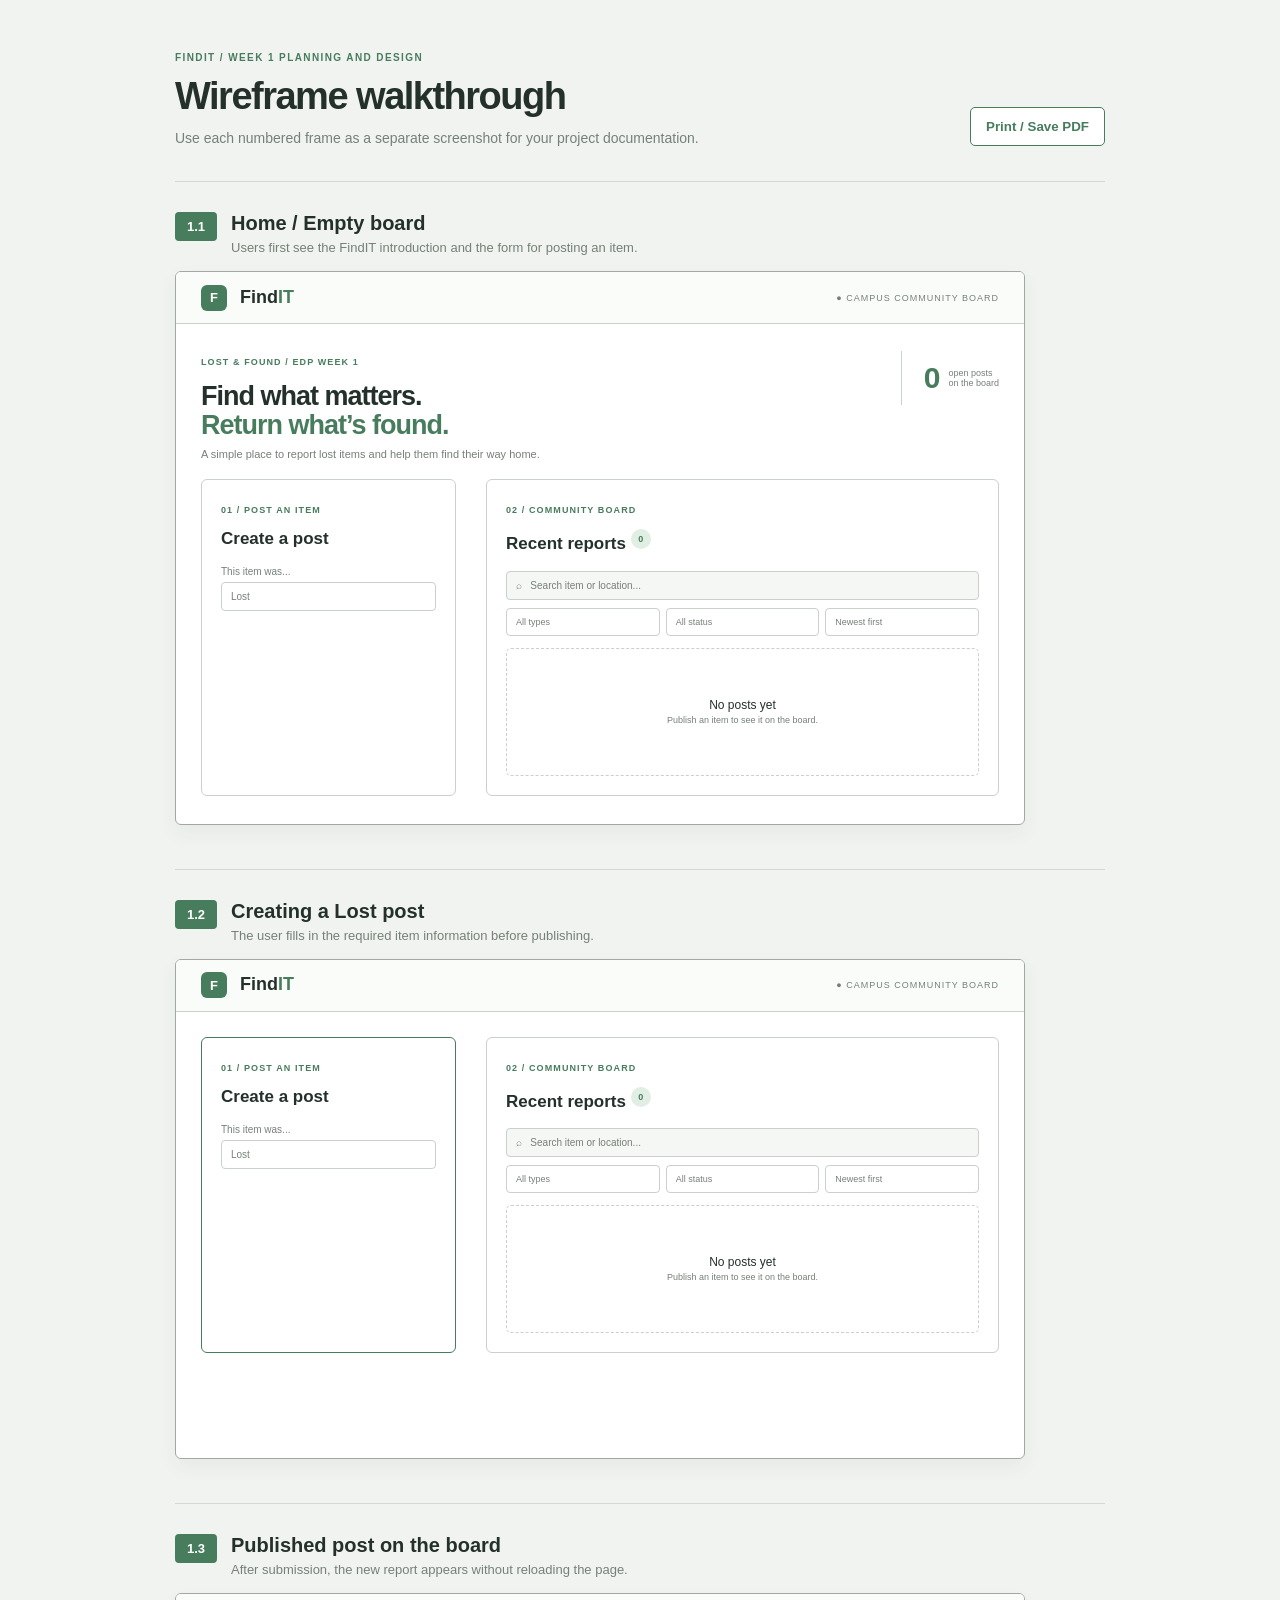
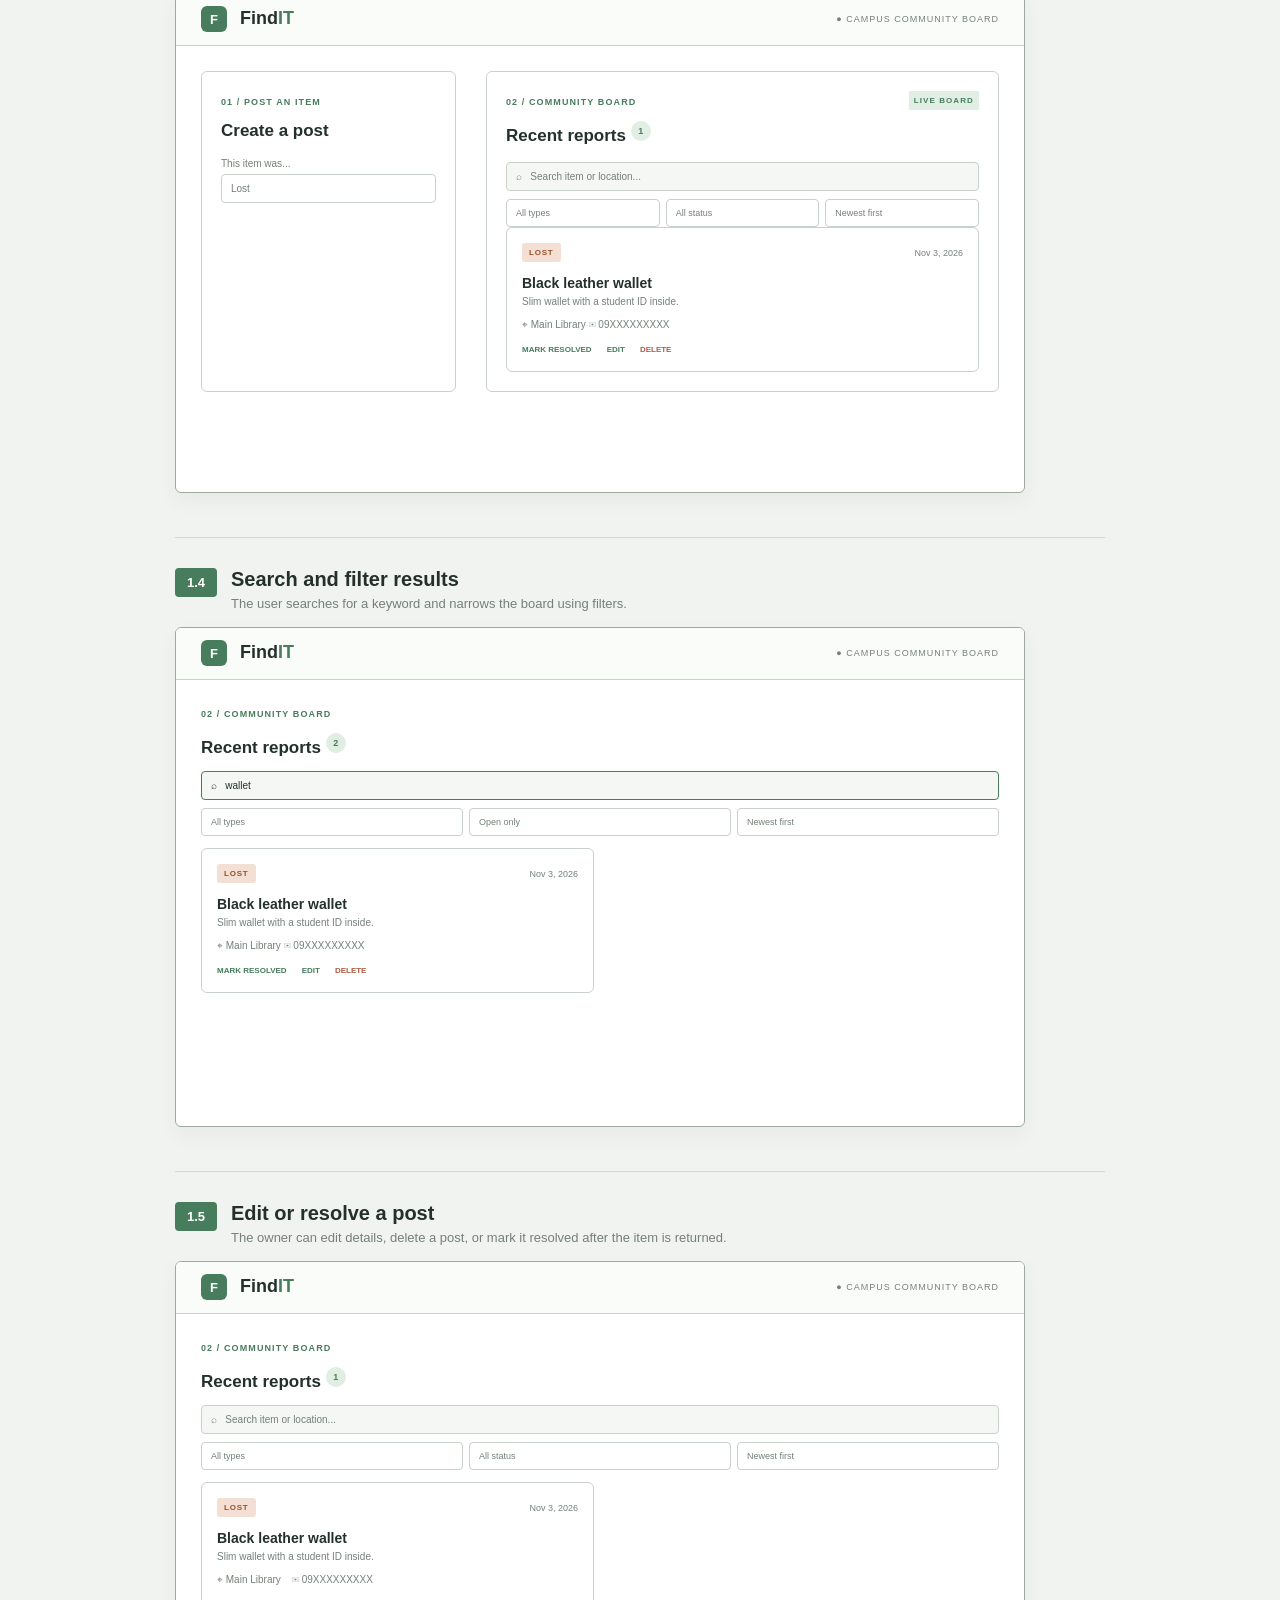
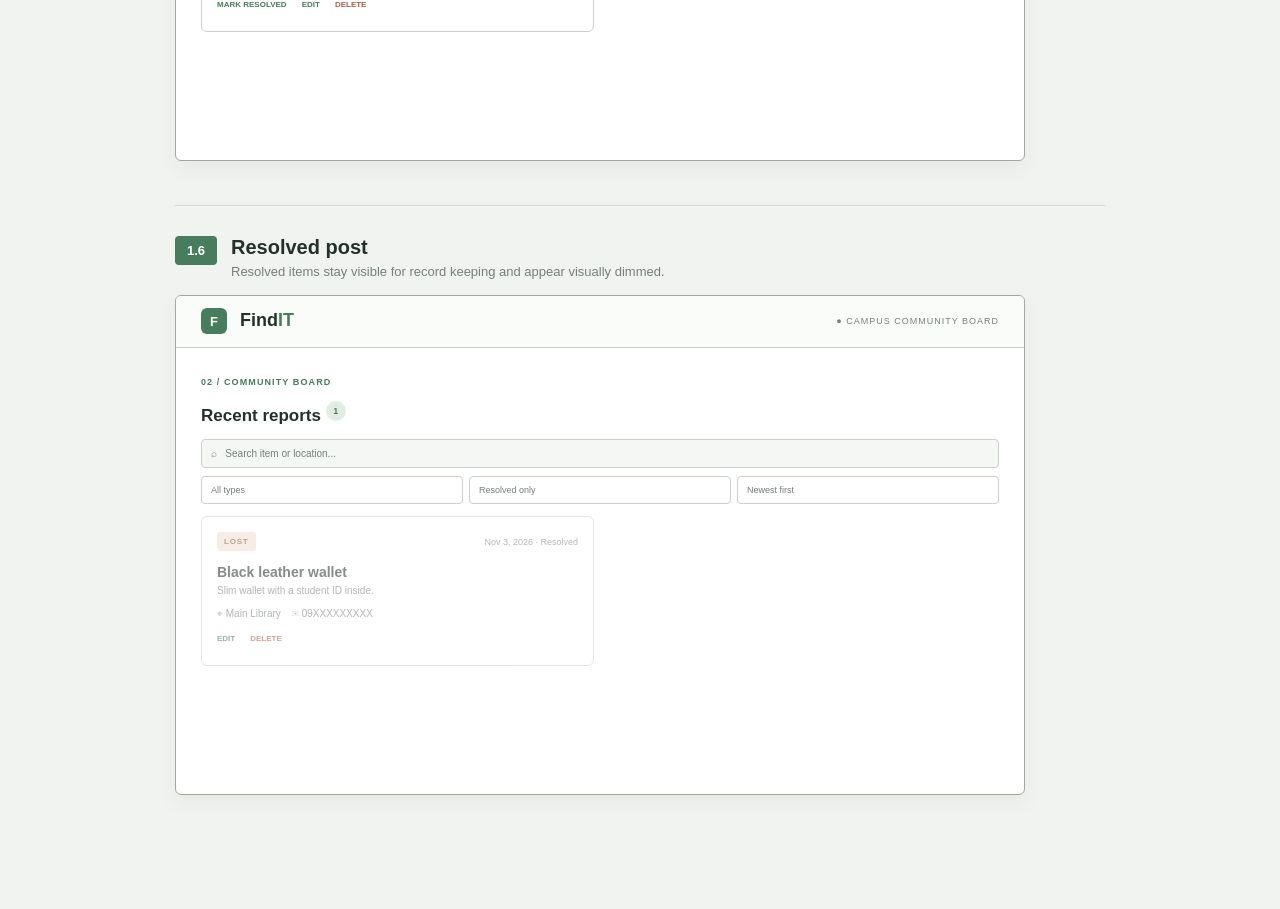
==== wireframe-steps.html @ 4f027098 "Final-Project For EDP" ====
<!DOCTYPE html>
<html lang="en">
<head>
  <meta charset="UTF-8">
  <meta name="viewport" content="width=device-width, initial-scale=1.0">
  <title>FindIT | Wireframe Steps</title>
  <link rel="stylesheet" href="wireframe-steps.css">
</head>
<body>
  <header class="guide-header">
    <div>
      <p class="eyebrow">FINDIT / WEEK 1 PLANNING AND DESIGN</p>
      <h1>Wireframe walkthrough</h1>
      <p class="intro">Use each numbered frame as a separate screenshot for your project documentation.</p>
    </div>
    <button class="print-button" onclick="window.print()">Print / Save PDF</button>
  </header>

  <main class="guide">
    <section class="frame-section">
      <div class="frame-label"><span>1.1</span><div><h2>Home / Empty board</h2><p>Users first see the FindIT introduction and the form for posting an item.</p></div></div>
      <div class="mockup desktop">
        <div class="mock-header"><b><i>F</i> Find<span>IT</span></b><small>● CAMPUS COMMUNITY BOARD</small></div>
        <div class="mock-hero"><div><label>LOST &amp; FOUND / EDP WEEK 1</label><h3>Find what matters.<br><em>Return what’s found.</em></h3><p>A simple place to report lost items and help them find their way home.</p></div><div class="counter"><strong>0</strong><small>open posts<br>on the board</small></div></div>
        <div class="mock-columns"><div class="form-box"><label>01 / POST AN ITEM</label><h4>Create a post</h4><Field name="This item was..." value="Lost"/><Field name="Item name" value="e.g. Black leather wallet"/><Field name="Description" value="Color, brand, distinguishing details..."/><div class="two"><Field name="Location" value="e.g. Main Library"/><Field name="Date" value="mm/dd/yyyy"/></div><Field name="Contact information" value="Email, phone, or social handle"/><button>Publish post →</button></div><div class="board-box"><label>02 / COMMUNITY BOARD</label><h4>Recent reports <sup>0</sup></h4><div class="search">⌕ &nbsp; Search item or location...</div><div class="filters"><span>All types</span><span>All status</span><span>Newest first</span></div><div class="empty">No posts yet<br><small>Publish an item to see it on the board.</small></div></div></div>
      </div>
    </section>

    <section class="frame-section">
      <div class="frame-label"><span>1.2</span><div><h2>Creating a Lost post</h2><p>The user fills in the required item information before publishing.</p></div></div>
      <div class="mockup desktop">
        <div class="mock-header"><b><i>F</i> Find<span>IT</span></b><small>● CAMPUS COMMUNITY BOARD</small></div>
        <div class="mock-columns single-state"><div class="form-box active"><label>01 / POST AN ITEM</label><h4>Create a post</h4><Field name="This item was..." value="Lost"/><Field name="Item name" value="Black leather wallet"/><Field name="Description" value="Slim wallet with a student ID inside."/><div class="two"><Field name="Location" value="Main Library"/><Field name="Date" value="11/03/2026"/></div><Field name="Contact information" value="09XXXXXXXXX"/><button>Publish post →</button></div><div class="board-box"><label>02 / COMMUNITY BOARD</label><h4>Recent reports <sup>0</sup></h4><div class="search">⌕ &nbsp; Search item or location...</div><div class="filters"><span>All types</span><span>All status</span><span>Newest first</span></div><div class="empty">No posts yet<br><small>Publish an item to see it on the board.</small></div></div></div>
      </div>
    </section>

    <section class="frame-section">
      <div class="frame-label"><span>1.3</span><div><h2>Published post on the board</h2><p>After submission, the new report appears without reloading the page.</p></div></div>
      <div class="mockup desktop">
        <div class="mock-header"><b><i>F</i> Find<span>IT</span></b><small>● CAMPUS COMMUNITY BOARD</small></div>
        <div class="mock-columns single-state"><div class="form-box"><label>01 / POST AN ITEM</label><h4>Create a post</h4><Field name="This item was..." value="Lost"/><Field name="Item name" value=""/><Field name="Description" value=""/><div class="two"><Field name="Location" value=""/><Field name="Date" value=""/></div><Field name="Contact information" value=""/><button>Publish post →</button></div><div class="board-box"><label>02 / COMMUNITY BOARD <mark>LIVE BOARD</mark></label><h4>Recent reports <sup>1</sup></h4><div class="search">⌕ &nbsp; Search item or location...</div><div class="filters"><span>All types</span><span>All status</span><span>Newest first</span></div><Post type="LOST" title="Black leather wallet" desc="Slim wallet with a student ID inside." meta="⌖ Main Library     ✉ 09XXXXXXXXX"/></div></div>
      </div>
    </section>

    <section class="frame-section">
      <div class="frame-label"><span>1.4</span><div><h2>Search and filter results</h2><p>The user searches for a keyword and narrows the board using filters.</p></div></div>
      <div class="mockup desktop">
        <div class="mock-header"><b><i>F</i> Find<span>IT</span></b><small>● CAMPUS COMMUNITY BOARD</small></div>
        <div class="board-full"><label>02 / COMMUNITY BOARD</label><h4>Recent reports <sup>2</sup></h4><div class="search filled">⌕ &nbsp; wallet</div><div class="filters"><span>All types</span><span>Open only</span><span>Newest first</span></div><div class="post-row"><Post type="LOST" title="Black leather wallet" desc="Slim wallet with a student ID inside." meta="⌖ Main Library     ✉ 09XXXXXXXXX"/><Post type="FOUND" title="Brown wallet" desc="Found near the science building." meta="⌖ Science Building     ✉ student@email.com"/></div></div>
      </div>
    </section>

    <section class="frame-section">
      <div class="frame-label"><span>1.5</span><div><h2>Edit or resolve a post</h2><p>The owner can edit details, delete a post, or mark it resolved after the item is returned.</p></div></div>
      <div class="mockup desktop">
        <div class="mock-header"><b><i>F</i> Find<span>IT</span></b><small>● CAMPUS COMMUNITY BOARD</small></div>
        <div class="board-full"><label>02 / COMMUNITY BOARD</label><h4>Recent reports <sup>1</sup></h4><div class="search">⌕ &nbsp; Search item or location...</div><div class="filters"><span>All types</span><span>All status</span><span>Newest first</span></div><div class="post-row"><div class="post large"><div class="post-head"><b class="lost">LOST</b><small>Nov 3, 2026</small></div><h5>Black leather wallet</h5><p>Slim wallet with a student ID inside.</p><p class="meta">⌖ Main Library &nbsp;&nbsp; ✉ 09XXXXXXXXX</p><div class="actions"><b>MARK RESOLVED</b><b>EDIT</b><b class="danger">DELETE</b></div></div></div></div>
      </div>
    </section>

    <section class="frame-section">
      <div class="frame-label"><span>1.6</span><div><h2>Resolved post</h2><p>Resolved items stay visible for record keeping and appear visually dimmed.</p></div></div>
      <div class="mockup desktop">
        <div class="mock-header"><b><i>F</i> Find<span>IT</span></b><small>● CAMPUS COMMUNITY BOARD</small></div>
        <div class="board-full"><label>02 / COMMUNITY BOARD</label><h4>Recent reports <sup>1</sup></h4><div class="search">⌕ &nbsp; Search item or location...</div><div class="filters"><span>All types</span><span>Resolved only</span><span>Newest first</span></div><div class="post-row"><div class="post large resolved"><div class="post-head"><b class="lost">LOST</b><small>Nov 3, 2026 · Resolved</small></div><h5>Black leather wallet</h5><p>Slim wallet with a student ID inside.</p><p class="meta">⌖ Main Library &nbsp;&nbsp; ✉ 09XXXXXXXXX</p><div class="actions"><b>EDIT</b><b class="danger">DELETE</b></div></div></div></div>
      </div>
    </section>
  </main>

  <script>
    function Field(element) {
      const name = element.getAttribute("name");
      const value = element.getAttribute("value");
      return `<div class="field"><small>${name}</small><div class="input">${value || "&nbsp;"}</div></div>`;
    }
    function Post(element) {
      const type = element.getAttribute("type");
      const title = element.getAttribute("title");
      const desc = element.getAttribute("desc");
      const meta = element.getAttribute("meta");
      return `<div class="post"><div class="post-head"><b class="${type.toLowerCase()}">${type}</b><small>Nov 3, 2026</small></div><h5>${title}</h5><p>${desc}</p><p class="meta">${meta}</p><div class="actions"><b>MARK RESOLVED</b><b>EDIT</b><b class="danger">DELETE</b></div></div>`;
    }
    document.querySelectorAll("Field").forEach((el) => { el.outerHTML = Field(el); });
    document.querySelectorAll("Post").forEach((el) => { el.outerHTML = Post(el); });
  </script>
</body>
</html>
---- wireframe-steps.css ----
:root{--ink:#24302a;--muted:#758078;--line:#c9d1ca;--paper:#f1f3f0;--green:#477c5d;--pale:#e1eee4}*{box-sizing:border-box}body{margin:0;background:var(--paper);color:var(--ink);font-family:Arial,sans-serif}.guide-header{max-width:980px;margin:0 auto;padding:52px 25px 35px;display:flex;align-items:end;justify-content:space-between;gap:25px}.eyebrow{color:var(--green);font-size:10px;font-weight:bold;letter-spacing:1.4px;margin:0 0 12px}.guide-header h1{font-size:38px;letter-spacing:-1.5px;margin:0}.intro{color:var(--muted);font-size:14px;margin:12px 0 0}.print-button{border:1px solid var(--green);border-radius:5px;color:var(--green);background:#fff;padding:11px 15px;cursor:pointer;font-weight:bold}.guide{max-width:980px;margin:0 auto;padding:0 25px 70px}.frame-section{padding:30px 0 44px;border-top:1px solid #d2d9d3;page-break-inside:avoid}.frame-label{display:flex;align-items:flex-start;gap:14px;margin-bottom:16px}.frame-label>span{display:grid;place-items:center;width:42px;height:29px;border-radius:4px;color:#fff;background:var(--green);font-weight:bold;font-size:13px}.frame-label h2{font-size:20px;margin:0 0 5px}.frame-label p{color:var(--muted);font-size:13px;margin:0}.mockup{background:#fff;border:1px solid #9fa9a1;border-radius:6px;box-shadow:0 8px 20px #27372d0d;overflow:hidden}.desktop{width:850px;min-height:500px;transform-origin:top left}.mock-header{height:52px;background:#fafcf9;border-bottom:1px solid var(--line);display:flex;align-items:center;justify-content:space-between;padding:0 25px}.mock-header b{font-size:18px}.mock-header b i{display:inline-grid;place-items:center;width:26px;height:26px;margin-right:8px;border-radius:6px;color:#fff;background:var(--green);font-size:13px;font-style:normal}.mock-header b span{color:var(--green)}.mock-header small{color:var(--muted);font-size:9px;letter-spacing:1px}.mock-hero{height:155px;padding:27px 25px;display:flex;justify-content:space-between}.mock-hero label,.form-box>label,.board-box>label,.board-full>label{color:var(--green);font-size:9px;font-weight:bold;letter-spacing:1.1px}.mock-hero h3{font-size:27px;line-height:1.08;letter-spacing:-1px;margin:13px 0 8px}.mock-hero em{color:var(--green);font-style:normal}.mock-hero p{color:var(--muted);font-size:11px;margin:0}.counter{border-left:1px solid var(--line);padding-left:22px;display:flex;align-items:center;gap:8px;height:54px}.counter strong{font-size:30px;color:var(--green)}.counter small{font-size:9px;color:var(--muted)}.mock-columns{display:grid;grid-template-columns:255px 1fr;gap:30px;padding:0 25px 28px}.form-box,.board-box{border:1px solid var(--line);border-radius:6px;padding:19px}.form-box h4,.board-box h4,.board-full h4{font-size:17px;margin:12px 0 17px}.field{margin-bottom:13px}.field small{color:var(--muted);font-size:10px;display:block;margin-bottom:5px}.input,.search,.filters span{border:1px solid var(--line);border-radius:4px;min-height:28px;padding:8px 9px;color:var(--muted);font-size:10px}.two{display:grid;grid-template-columns:1fr 1fr;gap:9px}.form-box button{width:100%;border:0;border-radius:4px;background:var(--green);color:white;padding:10px;font-weight:bold;font-size:10px}.active{border-color:var(--green)}.search{background:#f5f7f4;margin-bottom:8px}.search.filled{border-color:var(--green);color:var(--ink)}.filters{display:flex;gap:6px}.filters span{flex:1;white-space:nowrap;font-size:9px}.empty{text-align:center;border:1px dashed var(--line);border-radius:5px;padding:49px 10px;color:var(--ink);font-size:12px;margin-top:12px}.empty small{color:var(--muted);font-size:9px}.board-box h4 sup,.board-full h4 sup{display:inline-grid;place-items:center;width:20px;height:20px;border-radius:50%;background:var(--pale);color:var(--green);font-size:9px}.board-box mark{float:right;background:var(--pale);color:var(--green);padding:5px;font-size:8px}.board-full{padding:23px 25px 35px}.post-row{display:grid;grid-template-columns:1fr 1fr;gap:12px;margin-top:12px}.post{border:1px solid var(--line);border-radius:6px;padding:15px;min-height:145px}.post.large{max-width:100%;min-height:150px}.post.resolved{opacity:.55}.post-head{display:flex;justify-content:space-between;align-items:center}.post-head b{padding:5px 7px;border-radius:3px;font-size:8px;letter-spacing:.8px}.post-head .lost{color:#995126;background:#f3dfd3}.post-head .found{color:#365a8a;background:#dce8f6}.post-head small{color:var(--muted);font-size:9px}.post h5{font-size:14px;margin:13px 0 5px}.post p{font-size:10px;color:var(--muted);margin:0 0 9px}.post .meta{margin-top:12px}.actions{display:flex;gap:15px;margin-top:14px}.actions b{color:var(--green);font-size:8px}.actions .danger{color:#af5c45}.single-state{padding-top:25px}.board-full>h4{margin-bottom:14px}@media (max-width:720px){.guide-header{display:block}.print-button{margin-top:20px}.desktop{transform:scale(.75);margin-bottom:-125px}.frame-section{overflow:hidden}.mockup.desktop{width:850px}.post-row{grid-template-columns:1fr}}@media print{body{background:#fff}.guide-header{padding-top:20px}.print-button{display:none}.frame-section{page-break-after:always}.mockup{box-shadow:none}}
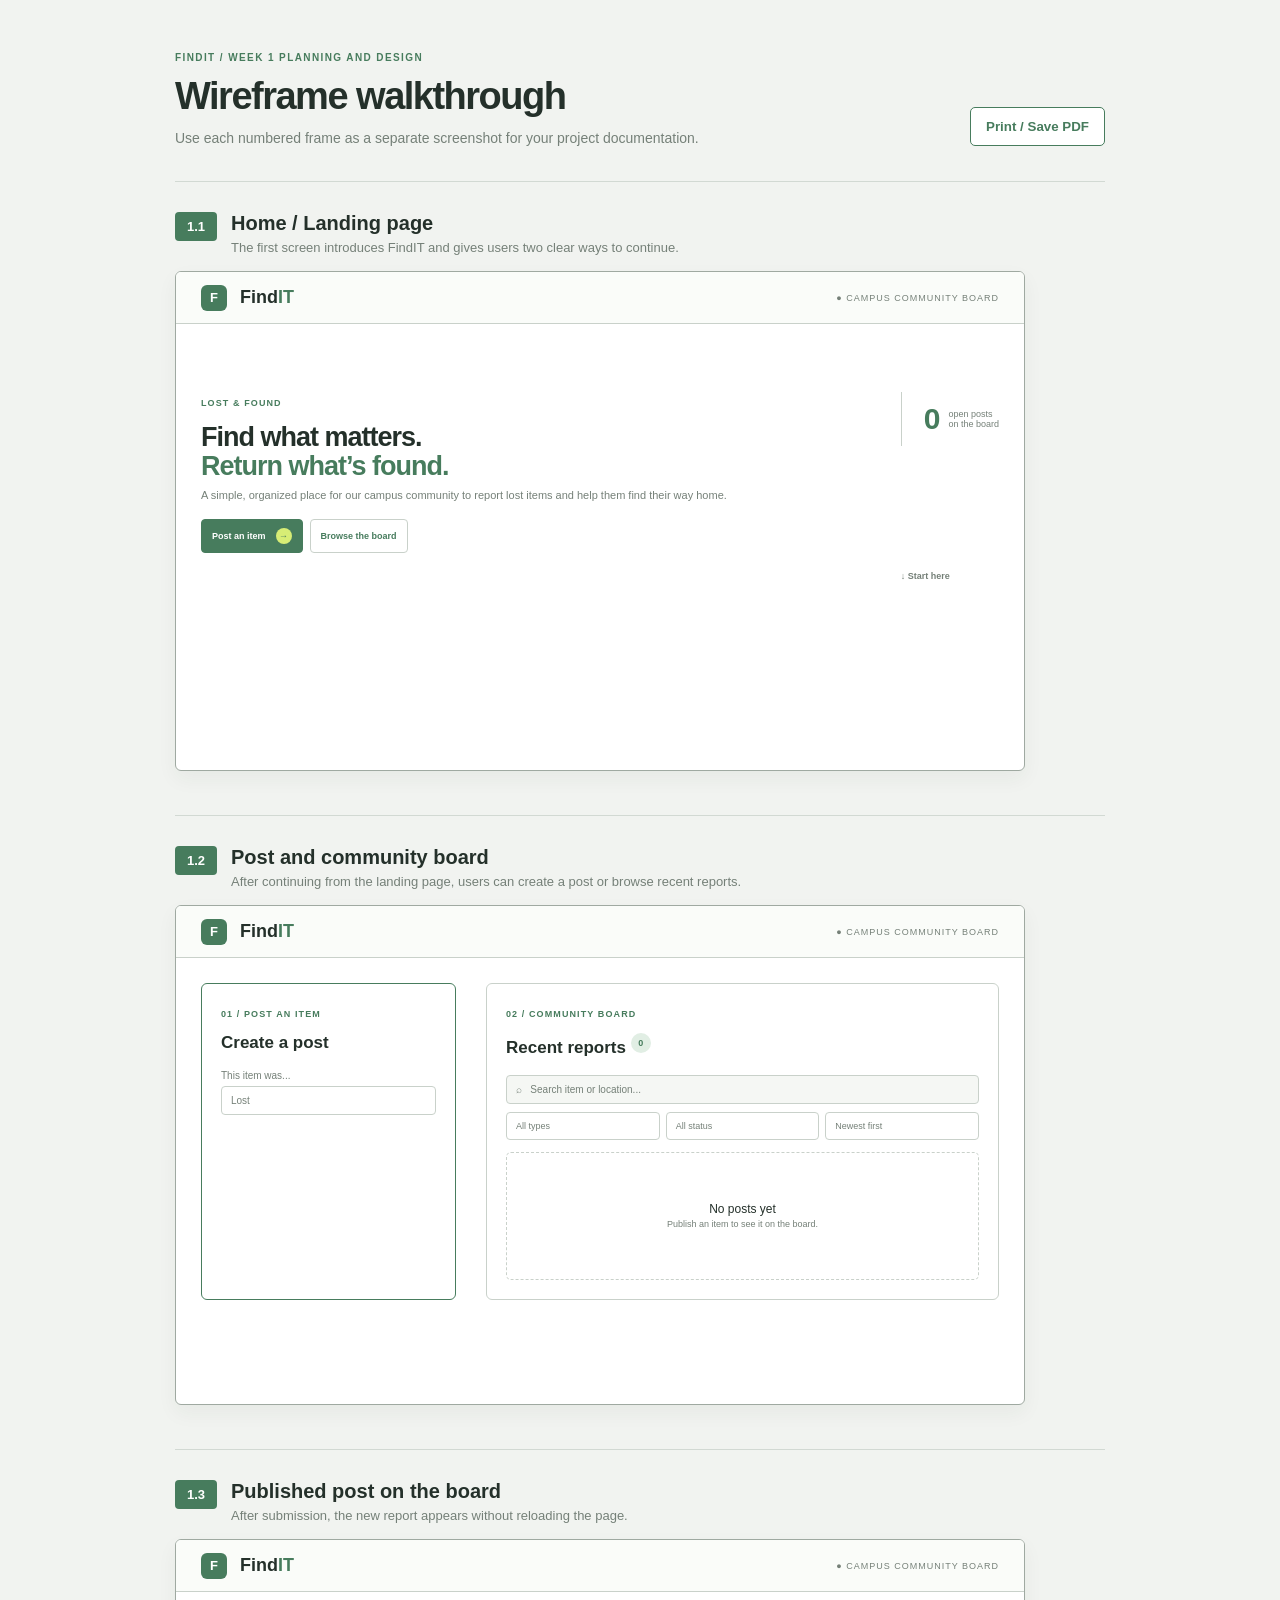
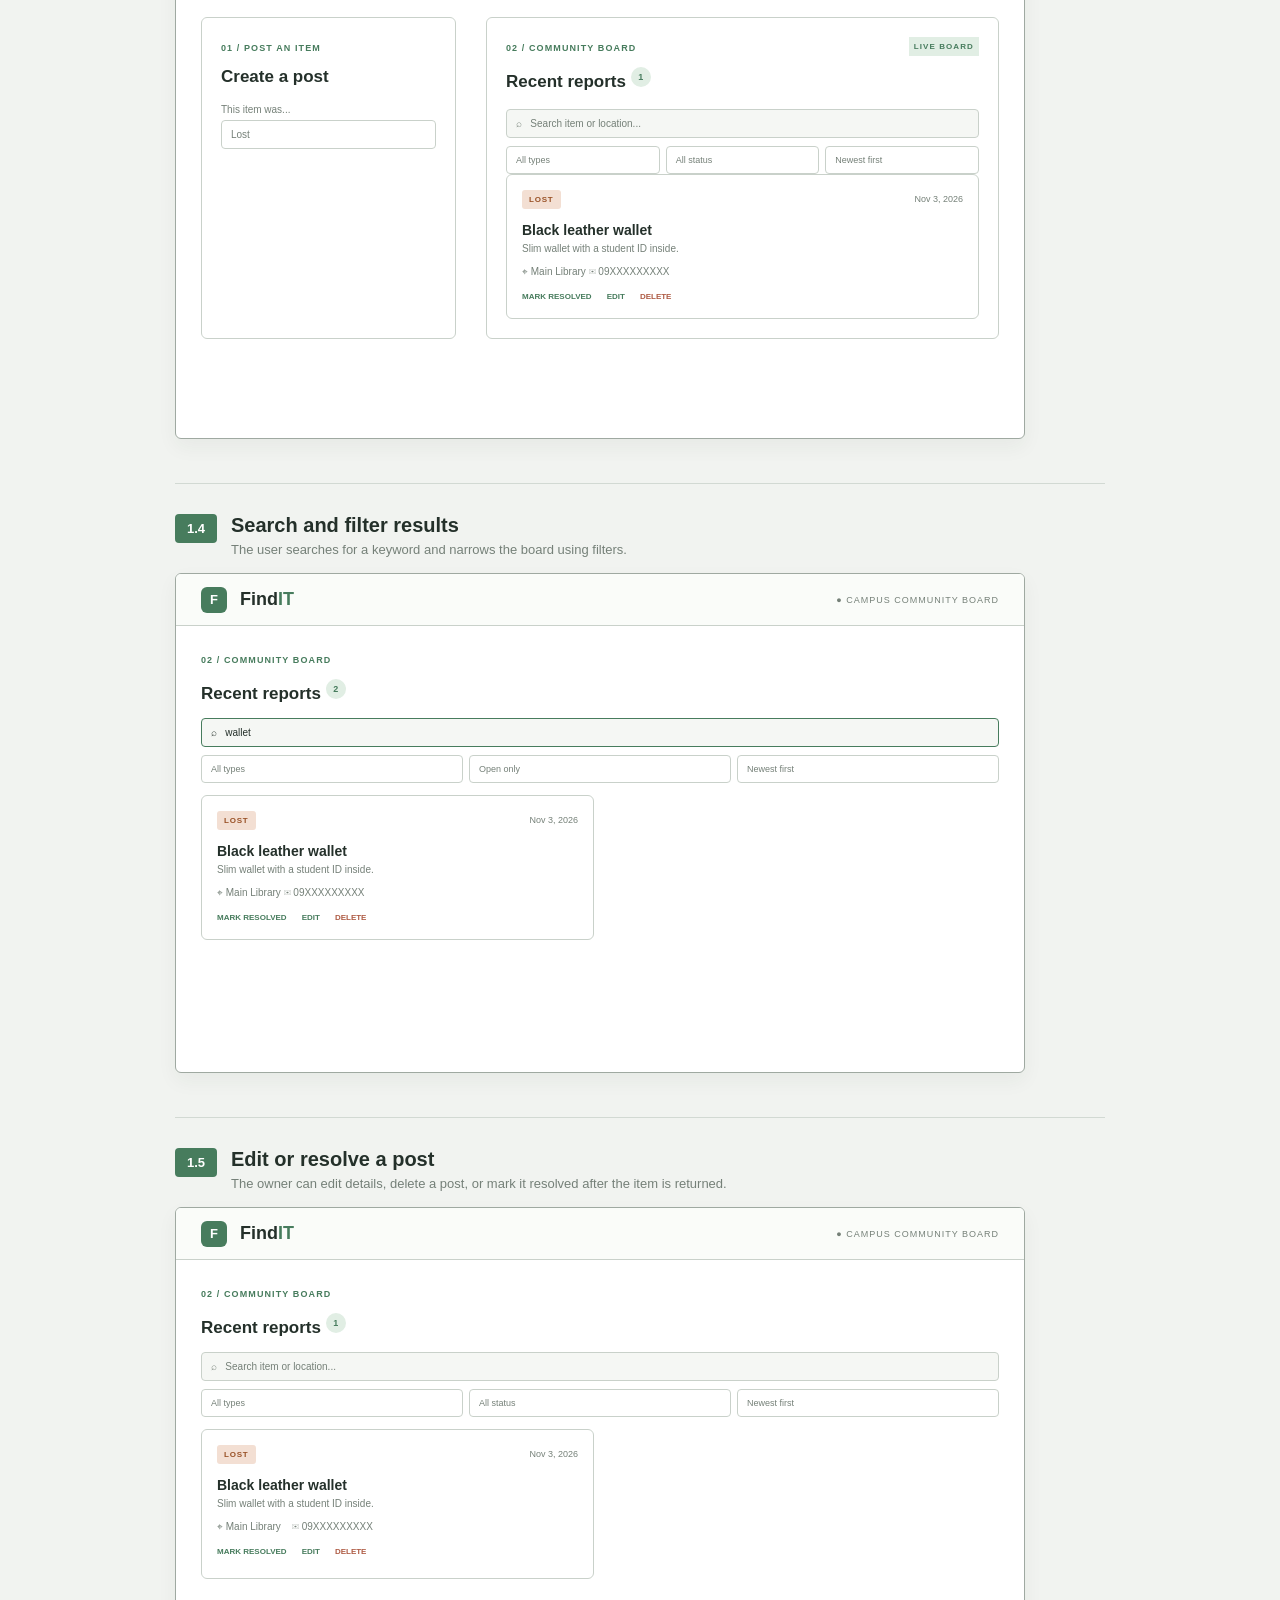
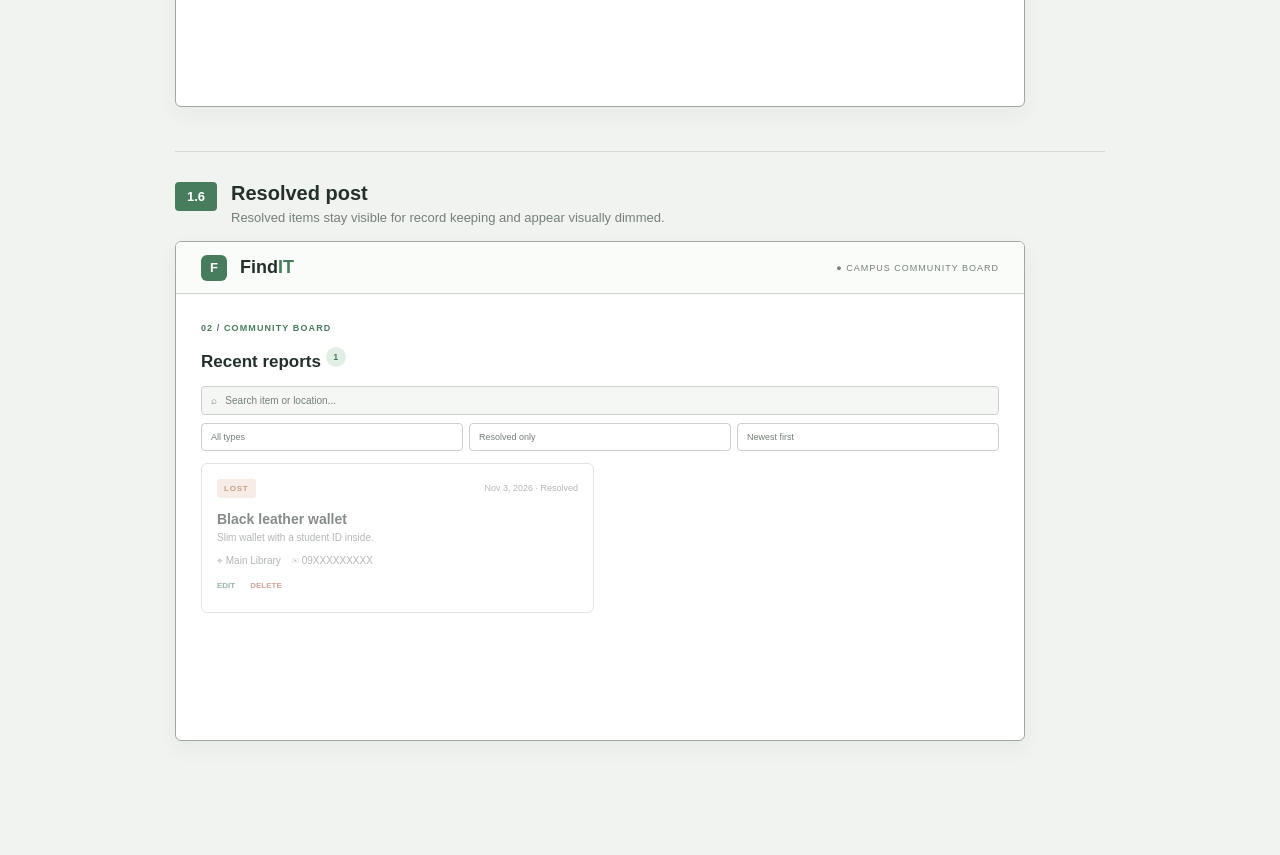
==== commit ddf0c096: "Adding copy and Fixing project" ====
--- a/wireframe-steps.html
+++ b/wireframe-steps.html
@@ -18,16 +18,15 @@
 
   <main class="guide">
     <section class="frame-section">
-      <div class="frame-label"><span>1.1</span><div><h2>Home / Empty board</h2><p>Users first see the FindIT introduction and the form for posting an item.</p></div></div>
+      <div class="frame-label"><span>1.1</span><div><h2>Home / Landing page</h2><p>The first screen introduces FindIT and gives users two clear ways to continue.</p></div></div>
       <div class="mockup desktop">
         <div class="mock-header"><b><i>F</i> Find<span>IT</span></b><small>● CAMPUS COMMUNITY BOARD</small></div>
-        <div class="mock-hero"><div><label>LOST &amp; FOUND / EDP WEEK 1</label><h3>Find what matters.<br><em>Return what’s found.</em></h3><p>A simple place to report lost items and help them find their way home.</p></div><div class="counter"><strong>0</strong><small>open posts<br>on the board</small></div></div>
-        <div class="mock-columns"><div class="form-box"><label>01 / POST AN ITEM</label><h4>Create a post</h4><Field name="This item was..." value="Lost"/><Field name="Item name" value="e.g. Black leather wallet"/><Field name="Description" value="Color, brand, distinguishing details..."/><div class="two"><Field name="Location" value="e.g. Main Library"/><Field name="Date" value="mm/dd/yyyy"/></div><Field name="Contact information" value="Email, phone, or social handle"/><button>Publish post →</button></div><div class="board-box"><label>02 / COMMUNITY BOARD</label><h4>Recent reports <sup>0</sup></h4><div class="search">⌕ &nbsp; Search item or location...</div><div class="filters"><span>All types</span><span>All status</span><span>Newest first</span></div><div class="empty">No posts yet<br><small>Publish an item to see it on the board.</small></div></div></div>
+        <div class="mock-hero landing-hero"><div><label>LOST &amp; FOUND </label><h3>Find what matters.<br><em>Return what’s found.</em></h3><p>A simple, organized place for our campus community to report lost items and help them find their way home.</p><div class="hero-actions"><b class="hero-action primary">Post an item <i>→</i></b><b class="hero-action">Browse the board</b></div></div><div class="hero-side"><div class="counter"><strong>0</strong><small>open posts<br>on the board</small></div><small class="start-hint">↓ Start here</small></div></div>
       </div>
     </section>
 
     <section class="frame-section">
-      <div class="frame-label"><span>1.2</span><div><h2>Creating a Lost post</h2><p>The user fills in the required item information before publishing.</p></div></div>
+      <div class="frame-label"><span>1.2</span><div><h2>Post and community board</h2><p>After continuing from the landing page, users can create a post or browse recent reports.</p></div></div>
       <div class="mockup desktop">
         <div class="mock-header"><b><i>F</i> Find<span>IT</span></b><small>● CAMPUS COMMUNITY BOARD</small></div>
         <div class="mock-columns single-state"><div class="form-box active"><label>01 / POST AN ITEM</label><h4>Create a post</h4><Field name="This item was..." value="Lost"/><Field name="Item name" value="Black leather wallet"/><Field name="Description" value="Slim wallet with a student ID inside."/><div class="two"><Field name="Location" value="Main Library"/><Field name="Date" value="11/03/2026"/></div><Field name="Contact information" value="09XXXXXXXXX"/><button>Publish post →</button></div><div class="board-box"><label>02 / COMMUNITY BOARD</label><h4>Recent reports <sup>0</sup></h4><div class="search">⌕ &nbsp; Search item or location...</div><div class="filters"><span>All types</span><span>All status</span><span>Newest first</span></div><div class="empty">No posts yet<br><small>Publish an item to see it on the board.</small></div></div></div>
--- a/wireframe-steps.css
+++ b/wireframe-steps.css
@@ -1 +1 @@
-:root{--ink:#24302a;--muted:#758078;--line:#c9d1ca;--paper:#f1f3f0;--green:#477c5d;--pale:#e1eee4}*{box-sizing:border-box}body{margin:0;background:var(--paper);color:var(--ink);font-family:Arial,sans-serif}.guide-header{max-width:980px;margin:0 auto;padding:52px 25px 35px;display:flex;align-items:end;justify-content:space-between;gap:25px}.eyebrow{color:var(--green);font-size:10px;font-weight:bold;letter-spacing:1.4px;margin:0 0 12px}.guide-header h1{font-size:38px;letter-spacing:-1.5px;margin:0}.intro{color:var(--muted);font-size:14px;margin:12px 0 0}.print-button{border:1px solid var(--green);border-radius:5px;color:var(--green);background:#fff;padding:11px 15px;cursor:pointer;font-weight:bold}.guide{max-width:980px;margin:0 auto;padding:0 25px 70px}.frame-section{padding:30px 0 44px;border-top:1px solid #d2d9d3;page-break-inside:avoid}.frame-label{display:flex;align-items:flex-start;gap:14px;margin-bottom:16px}.frame-label>span{display:grid;place-items:center;width:42px;height:29px;border-radius:4px;color:#fff;background:var(--green);font-weight:bold;font-size:13px}.frame-label h2{font-size:20px;margin:0 0 5px}.frame-label p{color:var(--muted);font-size:13px;margin:0}.mockup{background:#fff;border:1px solid #9fa9a1;border-radius:6px;box-shadow:0 8px 20px #27372d0d;overflow:hidden}.desktop{width:850px;min-height:500px;transform-origin:top left}.mock-header{height:52px;background:#fafcf9;border-bottom:1px solid var(--line);display:flex;align-items:center;justify-content:space-between;padding:0 25px}.mock-header b{font-size:18px}.mock-header b i{display:inline-grid;place-items:center;width:26px;height:26px;margin-right:8px;border-radius:6px;color:#fff;background:var(--green);font-size:13px;font-style:normal}.mock-header b span{color:var(--green)}.mock-header small{color:var(--muted);font-size:9px;letter-spacing:1px}.mock-hero{height:155px;padding:27px 25px;display:flex;justify-content:space-between}.mock-hero label,.form-box>label,.board-box>label,.board-full>label{color:var(--green);font-size:9px;font-weight:bold;letter-spacing:1.1px}.mock-hero h3{font-size:27px;line-height:1.08;letter-spacing:-1px;margin:13px 0 8px}.mock-hero em{color:var(--green);font-style:normal}.mock-hero p{color:var(--muted);font-size:11px;margin:0}.counter{border-left:1px solid var(--line);padding-left:22px;display:flex;align-items:center;gap:8px;height:54px}.counter strong{font-size:30px;color:var(--green)}.counter small{font-size:9px;color:var(--muted)}.mock-columns{display:grid;grid-template-columns:255px 1fr;gap:30px;padding:0 25px 28px}.form-box,.board-box{border:1px solid var(--line);border-radius:6px;padding:19px}.form-box h4,.board-box h4,.board-full h4{font-size:17px;margin:12px 0 17px}.field{margin-bottom:13px}.field small{color:var(--muted);font-size:10px;display:block;margin-bottom:5px}.input,.search,.filters span{border:1px solid var(--line);border-radius:4px;min-height:28px;padding:8px 9px;color:var(--muted);font-size:10px}.two{display:grid;grid-template-columns:1fr 1fr;gap:9px}.form-box button{width:100%;border:0;border-radius:4px;background:var(--green);color:white;padding:10px;font-weight:bold;font-size:10px}.active{border-color:var(--green)}.search{background:#f5f7f4;margin-bottom:8px}.search.filled{border-color:var(--green);color:var(--ink)}.filters{display:flex;gap:6px}.filters span{flex:1;white-space:nowrap;font-size:9px}.empty{text-align:center;border:1px dashed var(--line);border-radius:5px;padding:49px 10px;color:var(--ink);font-size:12px;margin-top:12px}.empty small{color:var(--muted);font-size:9px}.board-box h4 sup,.board-full h4 sup{display:inline-grid;place-items:center;width:20px;height:20px;border-radius:50%;background:var(--pale);color:var(--green);font-size:9px}.board-box mark{float:right;background:var(--pale);color:var(--green);padding:5px;font-size:8px}.board-full{padding:23px 25px 35px}.post-row{display:grid;grid-template-columns:1fr 1fr;gap:12px;margin-top:12px}.post{border:1px solid var(--line);border-radius:6px;padding:15px;min-height:145px}.post.large{max-width:100%;min-height:150px}.post.resolved{opacity:.55}.post-head{display:flex;justify-content:space-between;align-items:center}.post-head b{padding:5px 7px;border-radius:3px;font-size:8px;letter-spacing:.8px}.post-head .lost{color:#995126;background:#f3dfd3}.post-head .found{color:#365a8a;background:#dce8f6}.post-head small{color:var(--muted);font-size:9px}.post h5{font-size:14px;margin:13px 0 5px}.post p{font-size:10px;color:var(--muted);margin:0 0 9px}.post .meta{margin-top:12px}.actions{display:flex;gap:15px;margin-top:14px}.actions b{color:var(--green);font-size:8px}.actions .danger{color:#af5c45}.single-state{padding-top:25px}.board-full>h4{margin-bottom:14px}@media (max-width:720px){.guide-header{display:block}.print-button{margin-top:20px}.desktop{transform:scale(.75);margin-bottom:-125px}.frame-section{overflow:hidden}.mockup.desktop{width:850px}.post-row{grid-template-columns:1fr}}@media print{body{background:#fff}.guide-header{padding-top:20px}.print-button{display:none}.frame-section{page-break-after:always}.mockup{box-shadow:none}}
+:root{--ink:#24302a;--muted:#758078;--line:#c9d1ca;--paper:#f1f3f0;--green:#477c5d;--pale:#e1eee4}*{box-sizing:border-box}body{margin:0;background:var(--paper);color:var(--ink);font-family:Arial,sans-serif}.guide-header{max-width:980px;margin:0 auto;padding:52px 25px 35px;display:flex;align-items:end;justify-content:space-between;gap:25px}.eyebrow{color:var(--green);font-size:10px;font-weight:bold;letter-spacing:1.4px;margin:0 0 12px}.guide-header h1{font-size:38px;letter-spacing:-1.5px;margin:0}.intro{color:var(--muted);font-size:14px;margin:12px 0 0}.print-button{border:1px solid var(--green);border-radius:5px;color:var(--green);background:#fff;padding:11px 15px;cursor:pointer;font-weight:bold}.guide{max-width:980px;margin:0 auto;padding:0 25px 70px}.frame-section{padding:30px 0 44px;border-top:1px solid #d2d9d3;page-break-inside:avoid}.frame-label{display:flex;align-items:flex-start;gap:14px;margin-bottom:16px}.frame-label>span{display:grid;place-items:center;width:42px;height:29px;border-radius:4px;color:#fff;background:var(--green);font-weight:bold;font-size:13px}.frame-label h2{font-size:20px;margin:0 0 5px}.frame-label p{color:var(--muted);font-size:13px;margin:0}.mockup{background:#fff;border:1px solid #9fa9a1;border-radius:6px;box-shadow:0 8px 20px #27372d0d;overflow:hidden}.desktop{width:850px;min-height:500px;transform-origin:top left}.mock-header{height:52px;background:#fafcf9;border-bottom:1px solid var(--line);display:flex;align-items:center;justify-content:space-between;padding:0 25px}.mock-header b{font-size:18px}.mock-header b i{display:inline-grid;place-items:center;width:26px;height:26px;margin-right:8px;border-radius:6px;color:#fff;background:var(--green);font-size:13px;font-style:normal}.mock-header b span{color:var(--green)}.mock-header small{color:var(--muted);font-size:9px;letter-spacing:1px}.mock-hero{height:155px;padding:27px 25px;display:flex;justify-content:space-between}.mock-hero label,.form-box>label,.board-box>label,.board-full>label{color:var(--green);font-size:9px;font-weight:bold;letter-spacing:1.1px}.mock-hero h3{font-size:27px;line-height:1.08;letter-spacing:-1px;margin:13px 0 8px}.mock-hero em{color:var(--green);font-style:normal}.mock-hero p{color:var(--muted);font-size:11px;margin:0}.landing-hero{height:315px;padding-top:68px;padding-bottom:58px}.hero-actions{display:flex;gap:7px;margin-top:18px}.hero-action{display:inline-flex;align-items:center;gap:10px;border:1px solid var(--line);border-radius:4px;padding:8px 10px;color:var(--green);background:#fff;font-size:9px}.hero-action.primary{color:#fff;border-color:var(--green);background:var(--green)}.hero-action i{display:grid;place-items:center;width:16px;height:16px;border-radius:50%;color:var(--green);background:#d7ed75;font-style:normal}.hero-side{display:grid;align-content:space-between;justify-items:start;gap:25px}.counter{border-left:1px solid var(--line);padding-left:22px;display:flex;align-items:center;gap:8px;height:54px}.counter strong{font-size:30px;color:var(--green)}.counter small{font-size:9px;color:var(--muted)}.start-hint{color:var(--muted);font-size:9px;font-weight:bold}.mock-columns{display:grid;grid-template-columns:255px 1fr;gap:30px;padding:0 25px 28px}.form-box,.board-box{border:1px solid var(--line);border-radius:6px;padding:19px}.form-box h4,.board-box h4,.board-full h4{font-size:17px;margin:12px 0 17px}.field{margin-bottom:13px}.field small{color:var(--muted);font-size:10px;display:block;margin-bottom:5px}.input,.search,.filters span{border:1px solid var(--line);border-radius:4px;min-height:28px;padding:8px 9px;color:var(--muted);font-size:10px}.two{display:grid;grid-template-columns:1fr 1fr;gap:9px}.form-box button{width:100%;border:0;border-radius:4px;background:var(--green);color:white;padding:10px;font-weight:bold;font-size:10px}.active{border-color:var(--green)}.search{background:#f5f7f4;margin-bottom:8px}.search.filled{border-color:var(--green);color:var(--ink)}.filters{display:flex;gap:6px}.filters span{flex:1;white-space:nowrap;font-size:9px}.empty{text-align:center;border:1px dashed var(--line);border-radius:5px;padding:49px 10px;color:var(--ink);font-size:12px;margin-top:12px}.empty small{color:var(--muted);font-size:9px}.board-box h4 sup,.board-full h4 sup{display:inline-grid;place-items:center;width:20px;height:20px;border-radius:50%;background:var(--pale);color:var(--green);font-size:9px}.board-box mark{float:right;background:var(--pale);color:var(--green);padding:5px;font-size:8px}.board-full{padding:23px 25px 35px}.post-row{display:grid;grid-template-columns:1fr 1fr;gap:12px;margin-top:12px}.post{border:1px solid var(--line);border-radius:6px;padding:15px;min-height:145px}.post.large{max-width:100%;min-height:150px}.post.resolved{opacity:.55}.post-head{display:flex;justify-content:space-between;align-items:center}.post-head b{padding:5px 7px;border-radius:3px;font-size:8px;letter-spacing:.8px}.post-head .lost{color:#995126;background:#f3dfd3}.post-head .found{color:#365a8a;background:#dce8f6}.post-head small{color:var(--muted);font-size:9px}.post h5{font-size:14px;margin:13px 0 5px}.post p{font-size:10px;color:var(--muted);margin:0 0 9px}.post .meta{margin-top:12px}.actions{display:flex;gap:15px;margin-top:14px}.actions b{color:var(--green);font-size:8px}.actions .danger{color:#af5c45}.single-state{padding-top:25px}.board-full>h4{margin-bottom:14px}@media (max-width:720px){.guide-header{display:block}.print-button{margin-top:20px}.desktop{transform:scale(.75);margin-bottom:-125px}.frame-section{overflow:hidden}.mockup.desktop{width:850px}.post-row{grid-template-columns:1fr}}@media print{body{background:#fff}.guide-header{padding-top:20px}.print-button{display:none}.frame-section{page-break-after:always}.mockup{box-shadow:none}}
